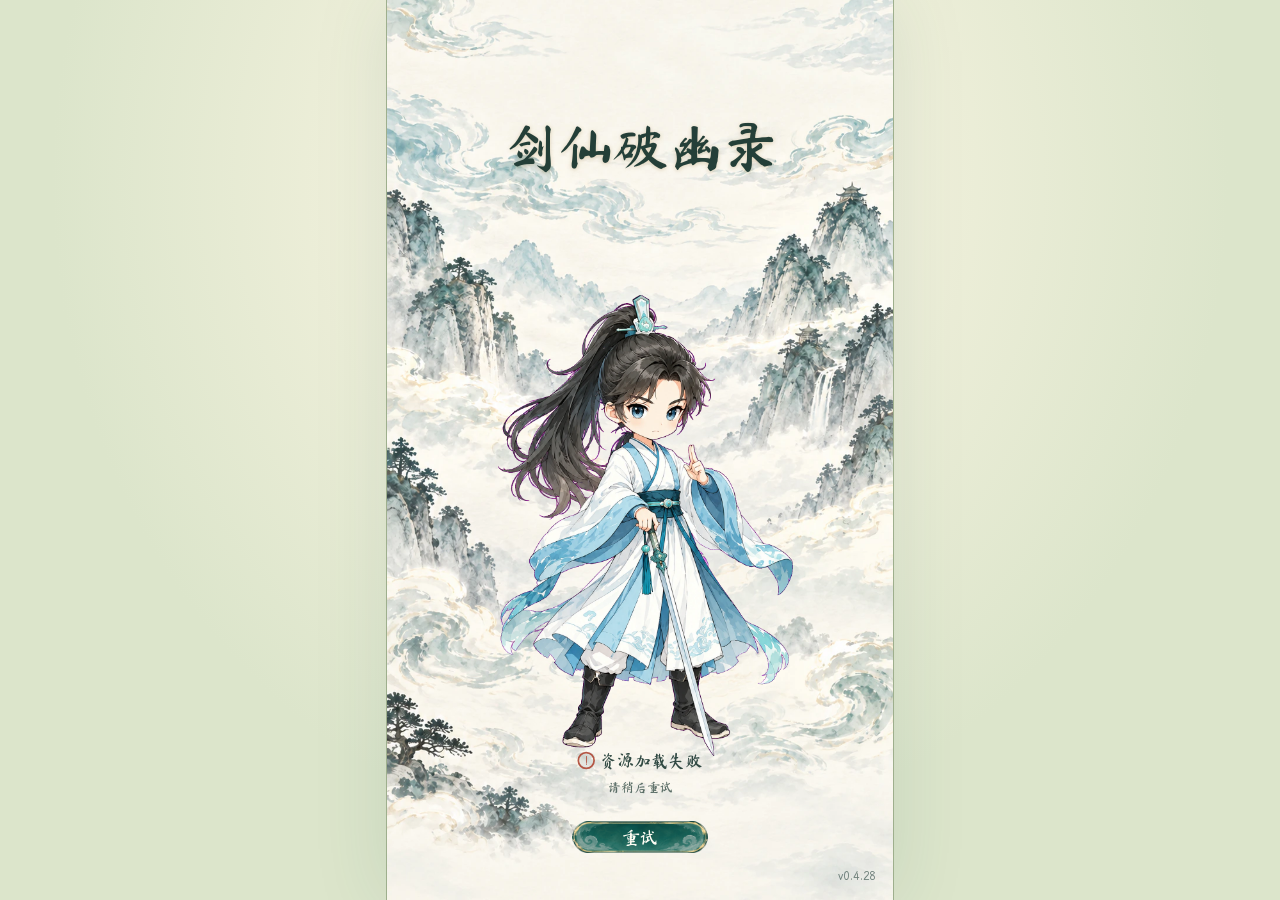
==== index.html @ 1fb4c03b "chore(preview): assemble verified v0.4.28 runtime for temporary QA Runtime source: 58d8d636c05677a77" ====
<!doctype html>
<html lang="zh-CN">
<head>
<meta charset="utf-8">
<meta http-equiv="Content-Security-Policy" content="default-src 'self'; script-src 'self'; style-src 'self' 'unsafe-inline'; img-src 'self' data: blob:; font-src 'self' data: blob:; media-src 'self' data: blob:; connect-src 'self'; frame-src 'self'; worker-src 'self' blob:; object-src 'none'; base-uri 'none'; form-action 'none'">
<meta name="referrer" content="no-referrer">
<meta name="viewport" content="width=device-width,initial-scale=1,maximum-scale=1,viewport-fit=cover">
<title>剑仙破幽录</title>
<style>
:root{--ui-paper:#fff8e7;--ui-jade:#24624d;--ui-edge:#9eaf8d;--ui-surround:#dce5cb}
html,body{margin:0;width:100%;height:100%;overflow:hidden;background:var(--ui-surround)}
body{display:flex;justify-content:center;background:radial-gradient(ellipse at 50% 20%,var(--ui-paper),var(--ui-surround) 65%)}
canvas{display:block;width:min(100vw,56.25vh);height:100vh;touch-action:none;user-select:none;background:var(--ui-paper);box-shadow:0 0 0 1px var(--ui-edge),0 0 70px #24624d20}
@supports(height:100dvh){canvas{width:min(100vw,56.25dvh);height:100dvh}}
</style>
</head>
<body>
<canvas id="gameCanvas" aria-label="剑仙破幽录游戏画面"></canvas>
<script src="preview-privacy.js"></script>
<script src="game.js"></script>
</body>
</html>
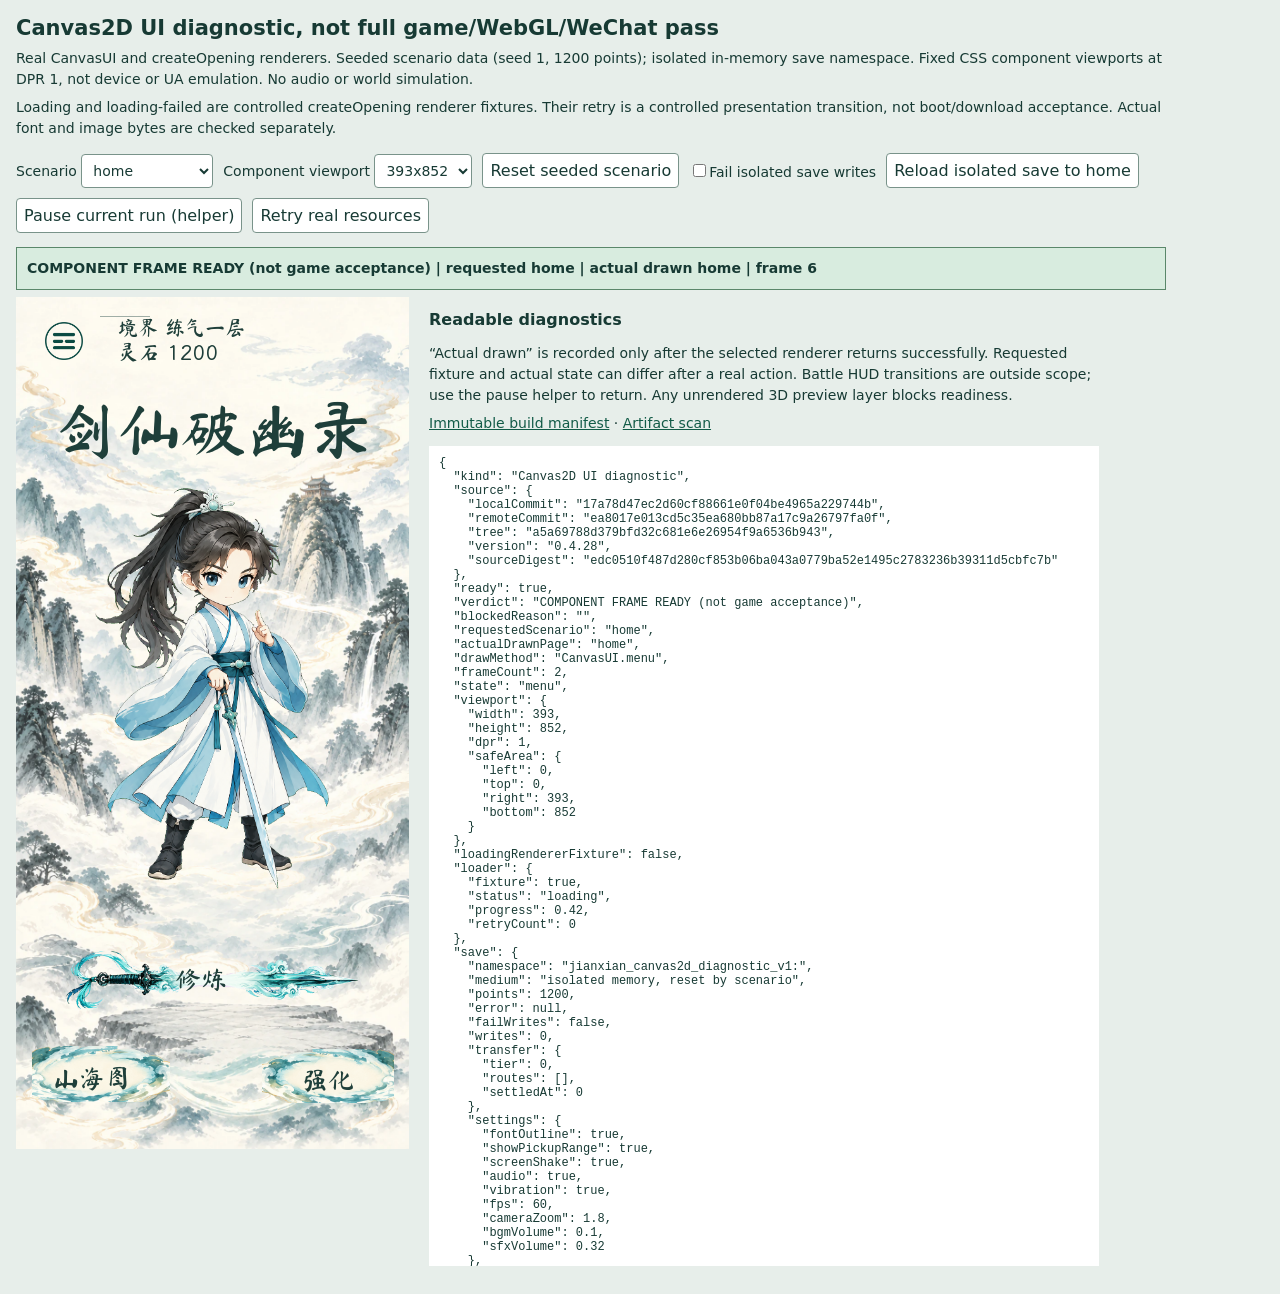
==== commit 53785183: "Publish temporary Canvas2D nonbattle UI diagnostic Component-only diagnostic from source ea8017e013c" ====
--- a/index.html
+++ b/index.html
@@ -1,22 +1,10 @@
 <!doctype html>
-<html lang="zh-CN">
-<head>
-<meta charset="utf-8">
-<meta http-equiv="Content-Security-Policy" content="default-src 'self'; script-src 'self'; style-src 'self' 'unsafe-inline'; img-src 'self' data: blob:; font-src 'self' data: blob:; media-src 'self' data: blob:; connect-src 'self'; frame-src 'self'; worker-src 'self' blob:; object-src 'none'; base-uri 'none'; form-action 'none'">
-<meta name="referrer" content="no-referrer">
-<meta name="viewport" content="width=device-width,initial-scale=1,maximum-scale=1,viewport-fit=cover">
-<title>剑仙破幽录</title>
-<style>
-:root{--ui-paper:#fff8e7;--ui-jade:#24624d;--ui-edge:#9eaf8d;--ui-surround:#dce5cb}
-html,body{margin:0;width:100%;height:100%;overflow:hidden;background:var(--ui-surround)}
-body{display:flex;justify-content:center;background:radial-gradient(ellipse at 50% 20%,var(--ui-paper),var(--ui-surround) 65%)}
-canvas{display:block;width:min(100vw,56.25vh);height:100vh;touch-action:none;user-select:none;background:var(--ui-paper);box-shadow:0 0 0 1px var(--ui-edge),0 0 70px #24624d20}
-@supports(height:100dvh){canvas{width:min(100vw,56.25dvh);height:100dvh}}
-</style>
-</head>
-<body>
-<canvas id="gameCanvas" aria-label="剑仙破幽录游戏画面"></canvas>
-<script src="preview-privacy.js"></script>
-<script src="game.js"></script>
-</body>
-</html>
+<html lang="en"><head><meta charset="utf-8"><meta name="viewport" content="width=device-width, initial-scale=1">
+<meta http-equiv="Content-Security-Policy" content="default-src 'none'; script-src 'self'; style-src 'self'; img-src 'self' blob:; font-src 'self'; connect-src 'self'; base-uri 'none'; form-action 'none'; object-src 'none'">
+<meta name="referrer" content="no-referrer"><title>Canvas2D UI diagnostic</title><link rel="stylesheet" href="diagnostic.css"></head>
+<body><header><h1>Canvas2D UI diagnostic, not full game/WebGL/WeChat pass</h1>
+<p>Real CanvasUI and createOpening renderers. Seeded scenario data (seed 1, 1200 points); isolated in-memory save namespace. Fixed CSS component viewports at DPR 1, not device or UA emulation. No audio or world simulation.</p>
+<p>Loading and loading-failed are controlled createOpening renderer fixtures. Their retry is a controlled presentation transition, not boot/download acceptance. Actual font and image bytes are checked separately.</p>
+<div class="controls"><label>Scenario <select id="scenario"></select></label><label>Component viewport <select id="viewport"></select></label><button id="reset">Reset seeded scenario</button><label><input id="fail-save" type="checkbox">Fail isolated save writes</label><button id="reload-save">Reload isolated save to home</button><button id="pause-run">Pause current run (helper)</button><button id="retry-resources">Retry real resources</button></div>
+<p id="status" role="status" data-ready="false">LOADING REAL RESOURCES</p></header>
+<main><div class="canvas-scroll"><canvas id="surface" width="393" height="852" aria-label="Canvas2D pending"></canvas></div><aside><h2>Readable diagnostics</h2><p>“Actual drawn” is recorded only after the selected renderer returns successfully. Requested fixture and actual state can differ after a real action. Battle HUD transitions are outside scope; use the pause helper to return. Any unrendered 3D preview layer blocks readiness.</p><p><a href="build-manifest.json">Immutable build manifest</a> · <a href="scan-report.json">Artifact scan</a></p><pre id="diagnostics"></pre></aside></main><script src="diagnostic.js" defer></script></body></html>
--- a/diagnostic.css
+++ b/diagnostic.css
@@ -0,0 +1 @@
+:root{font-family:system-ui,sans-serif;color:#173a34;background:#e7eeea}body{margin:0;padding:16px}header{max-width:1150px}h1{font-size:21px;margin:0 0 8px}p{font-size:14px;line-height:1.5;margin:7px 0}.controls{display:flex;flex-wrap:wrap;gap:10px;align-items:center;margin:14px 0}label{font-size:14px}button,select{font:inherit;padding:7px;border:1px solid #79938a;border-radius:4px;background:#fff;color:#173a34}button{cursor:pointer}#status{font-weight:650;padding:10px;background:#fff4c7;border:1px solid #877943}#status[data-ready=true]{background:#d8ecdf;border-color:#5a876a}main{display:flex;align-items:flex-start;gap:20px}.canvas-scroll{max-width:100%;overflow:auto;flex-shrink:0}canvas{display:block;touch-action:none;background:#f8f8f2;box-shadow:0 2px 12px #0002}aside{min-width:260px;max-width:670px}h2{font-size:16px}pre{font-size:12px;white-space:pre-wrap;overflow-wrap:anywhere;background:#fff;padding:10px;max-height:800px;overflow:auto}a{color:#125b47}@media(max-width:780px){main{display:block}aside{max-width:100%;margin-top:15px}.canvas-scroll{width:100%}}
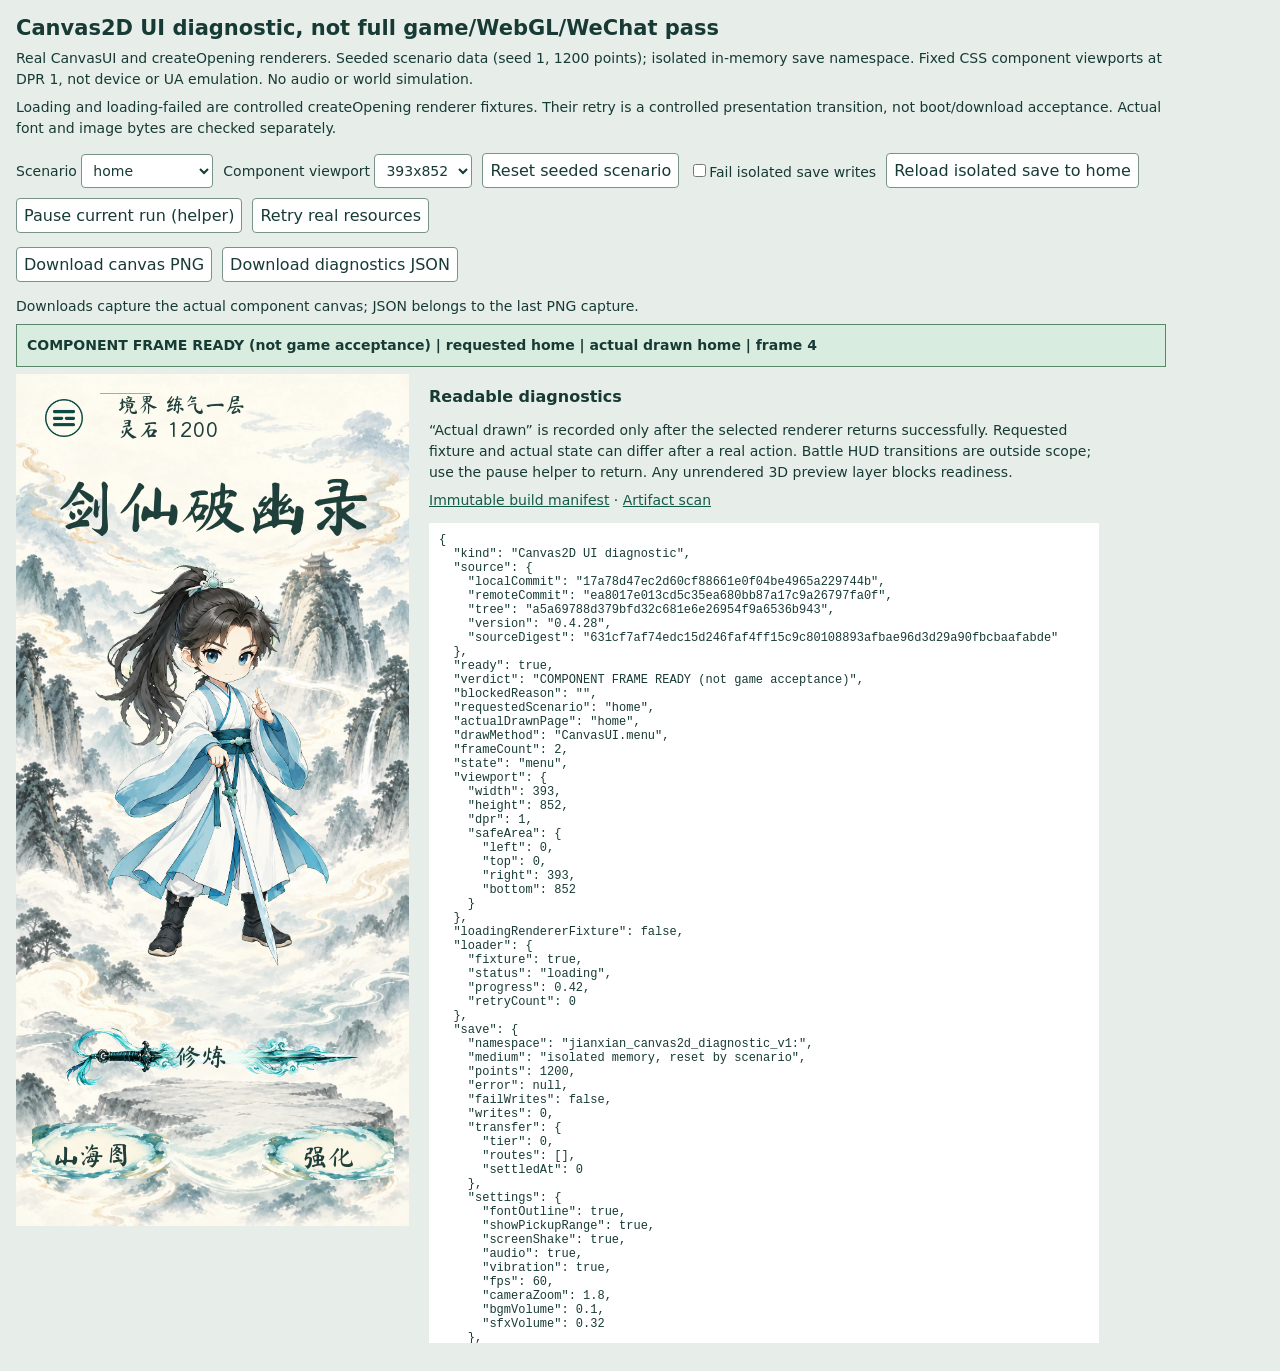
==== commit 3d4de6fc: "Add actual canvas evidence exports and covered-glyph error fixture" ====
--- a/index.html
+++ b/index.html
@@ -1,10 +1,11 @@
 <!doctype html>
 <html lang="en"><head><meta charset="utf-8"><meta name="viewport" content="width=device-width, initial-scale=1">
 <meta http-equiv="Content-Security-Policy" content="default-src 'none'; script-src 'self'; style-src 'self'; img-src 'self' blob:; font-src 'self'; connect-src 'self'; base-uri 'none'; form-action 'none'; object-src 'none'">
-<meta name="referrer" content="no-referrer"><title>Canvas2D UI diagnostic</title><link rel="stylesheet" href="diagnostic.css"></head>
+<meta name="referrer" content="no-referrer"><title>Canvas2D UI diagnostic</title><link rel="stylesheet" href="diagnostic.css?v=10dc82ebb58b2c27f82773219762442bdcbbb766e754a7c29e2eda065aae926f"></head>
 <body><header><h1>Canvas2D UI diagnostic, not full game/WebGL/WeChat pass</h1>
 <p>Real CanvasUI and createOpening renderers. Seeded scenario data (seed 1, 1200 points); isolated in-memory save namespace. Fixed CSS component viewports at DPR 1, not device or UA emulation. No audio or world simulation.</p>
 <p>Loading and loading-failed are controlled createOpening renderer fixtures. Their retry is a controlled presentation transition, not boot/download acceptance. Actual font and image bytes are checked separately.</p>
 <div class="controls"><label>Scenario <select id="scenario"></select></label><label>Component viewport <select id="viewport"></select></label><button id="reset">Reset seeded scenario</button><label><input id="fail-save" type="checkbox">Fail isolated save writes</label><button id="reload-save">Reload isolated save to home</button><button id="pause-run">Pause current run (helper)</button><button id="retry-resources">Retry real resources</button></div>
+<div class="controls"><button id="download-canvas" disabled>Download canvas PNG</button><button id="download-diagnostics" disabled>Download diagnostics JSON</button></div><p id="export-status" role="status">Downloads capture the actual component canvas; JSON belongs to the last PNG capture.</p>
 <p id="status" role="status" data-ready="false">LOADING REAL RESOURCES</p></header>
-<main><div class="canvas-scroll"><canvas id="surface" width="393" height="852" aria-label="Canvas2D pending"></canvas></div><aside><h2>Readable diagnostics</h2><p>“Actual drawn” is recorded only after the selected renderer returns successfully. Requested fixture and actual state can differ after a real action. Battle HUD transitions are outside scope; use the pause helper to return. Any unrendered 3D preview layer blocks readiness.</p><p><a href="build-manifest.json">Immutable build manifest</a> · <a href="scan-report.json">Artifact scan</a></p><pre id="diagnostics"></pre></aside></main><script src="diagnostic.js" defer></script></body></html>
+<main><div class="canvas-scroll"><canvas id="surface" width="393" height="852" aria-label="Canvas2D pending"></canvas></div><aside><h2>Readable diagnostics</h2><p>“Actual drawn” is recorded only after the selected renderer returns successfully. Requested fixture and actual state can differ after a real action. Battle HUD transitions are outside scope; use the pause helper to return. Any unrendered 3D preview layer blocks readiness.</p><p><a href="build-manifest.json">Immutable build manifest</a> · <a href="scan-report.json">Artifact scan</a></p><pre id="diagnostics"></pre></aside></main><script src="diagnostic.js?v=9b49230b711d5f9f8c1999d75d2d82fa7f9e0d602c2caf9d588b8b207e3cdfb2" defer></script></body></html>
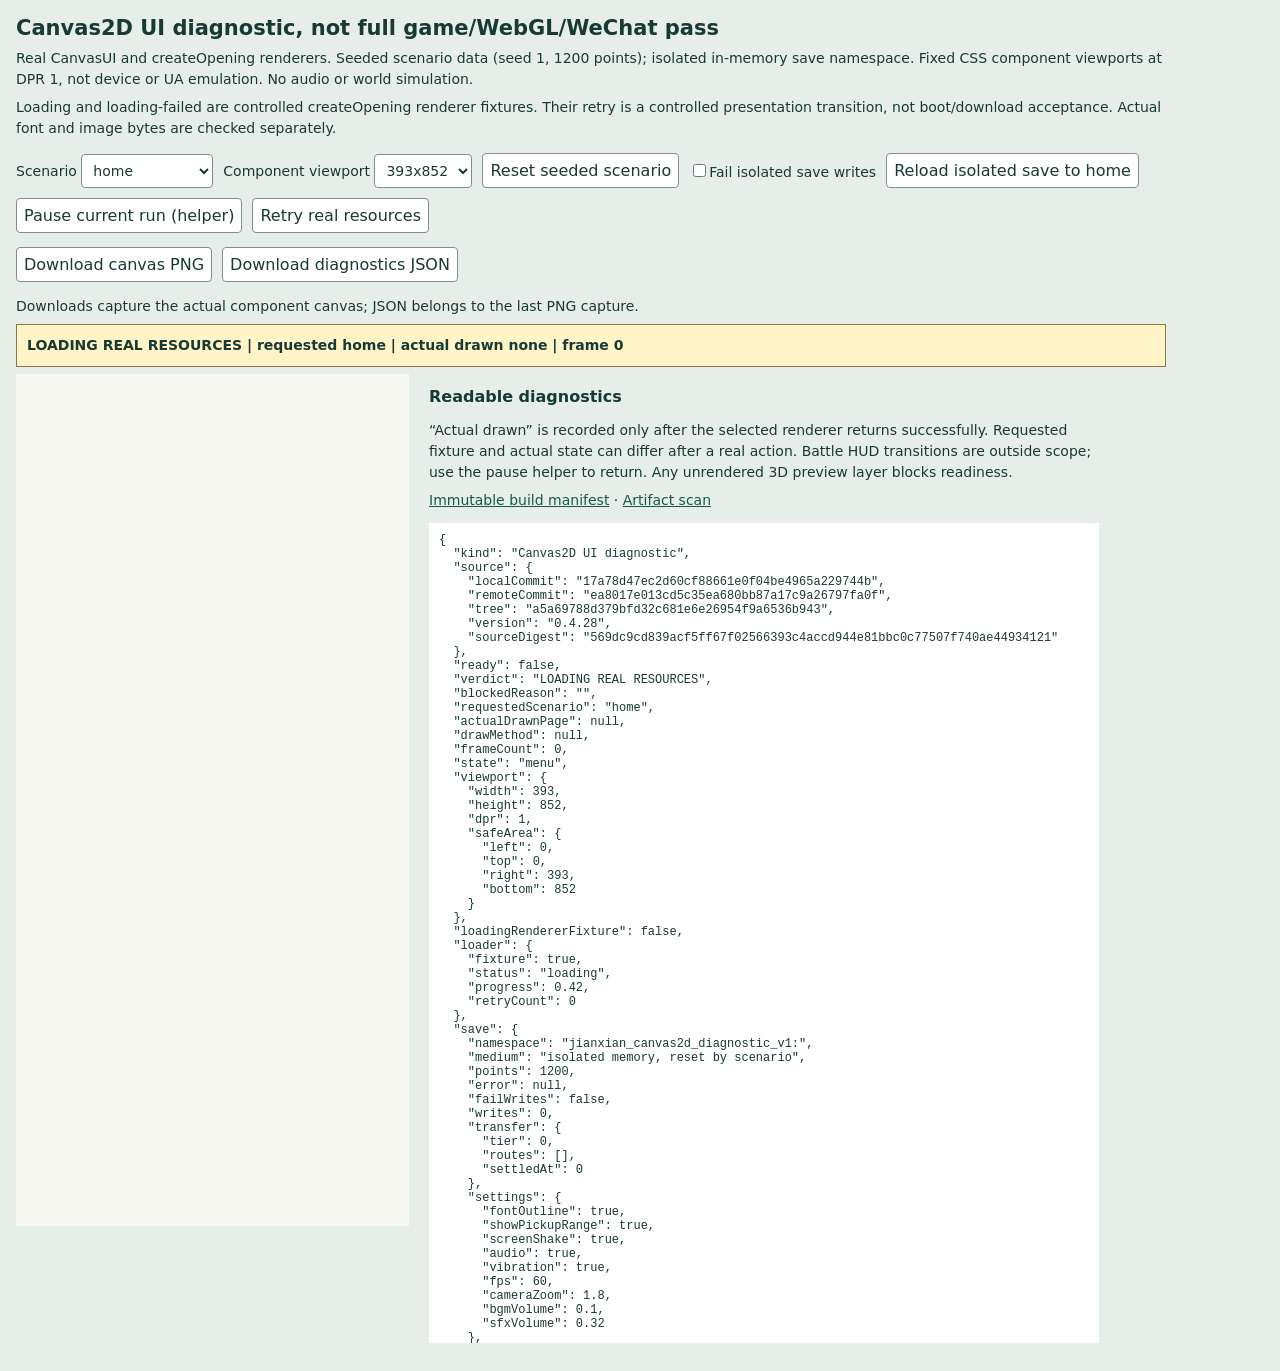
==== commit d7d1fedd: "Expose last actual canvas PNG and paired evidence for diagnostic review" ====
--- a/index.html
+++ b/index.html
@@ -8,4 +8,4 @@
 <div class="controls"><label>Scenario <select id="scenario"></select></label><label>Component viewport <select id="viewport"></select></label><button id="reset">Reset seeded scenario</button><label><input id="fail-save" type="checkbox">Fail isolated save writes</label><button id="reload-save">Reload isolated save to home</button><button id="pause-run">Pause current run (helper)</button><button id="retry-resources">Retry real resources</button></div>
 <div class="controls"><button id="download-canvas" disabled>Download canvas PNG</button><button id="download-diagnostics" disabled>Download diagnostics JSON</button></div><p id="export-status" role="status">Downloads capture the actual component canvas; JSON belongs to the last PNG capture.</p>
 <p id="status" role="status" data-ready="false">LOADING REAL RESOURCES</p></header>
-<main><div class="canvas-scroll"><canvas id="surface" width="393" height="852" aria-label="Canvas2D pending"></canvas></div><aside><h2>Readable diagnostics</h2><p>“Actual drawn” is recorded only after the selected renderer returns successfully. Requested fixture and actual state can differ after a real action. Battle HUD transitions are outside scope; use the pause helper to return. Any unrendered 3D preview layer blocks readiness.</p><p><a href="build-manifest.json">Immutable build manifest</a> · <a href="scan-report.json">Artifact scan</a></p><pre id="diagnostics"></pre></aside></main><script src="diagnostic.js?v=9b49230b711d5f9f8c1999d75d2d82fa7f9e0d602c2caf9d588b8b207e3cdfb2" defer></script></body></html>
+<main><div class="canvas-scroll"><canvas id="surface" width="393" height="852" aria-label="Canvas2D pending"></canvas></div><aside><h2>Readable diagnostics</h2><p>“Actual drawn” is recorded only after the selected renderer returns successfully. Requested fixture and actual state can differ after a real action. Battle HUD transitions are outside scope; use the pause helper to return. Any unrendered 3D preview layer blocks readiness.</p><p><a href="build-manifest.json">Immutable build manifest</a> · <a href="scan-report.json">Artifact scan</a></p><pre id="diagnostics"></pre></aside></main><section id="capture-panel" hidden><h2>Last captured real canvas bitmap and matching diagnostics</h2><p>This retained snapshot is separate from the live canvas above. The filename, source and PNG SHA-256 are recorded in its JSON. A browser media-download tool may save this visible image if automatic downloads are unsupported.</p><img id="captured-canvas" alt="No captured frame"><pre id="captured-diagnostics"></pre></section><script src="diagnostic.js?v=33de2bf7f872355e8216f3730b6ac69602005bc5d42a53bfc5d51e476e57004f" defer></script></body></html>
